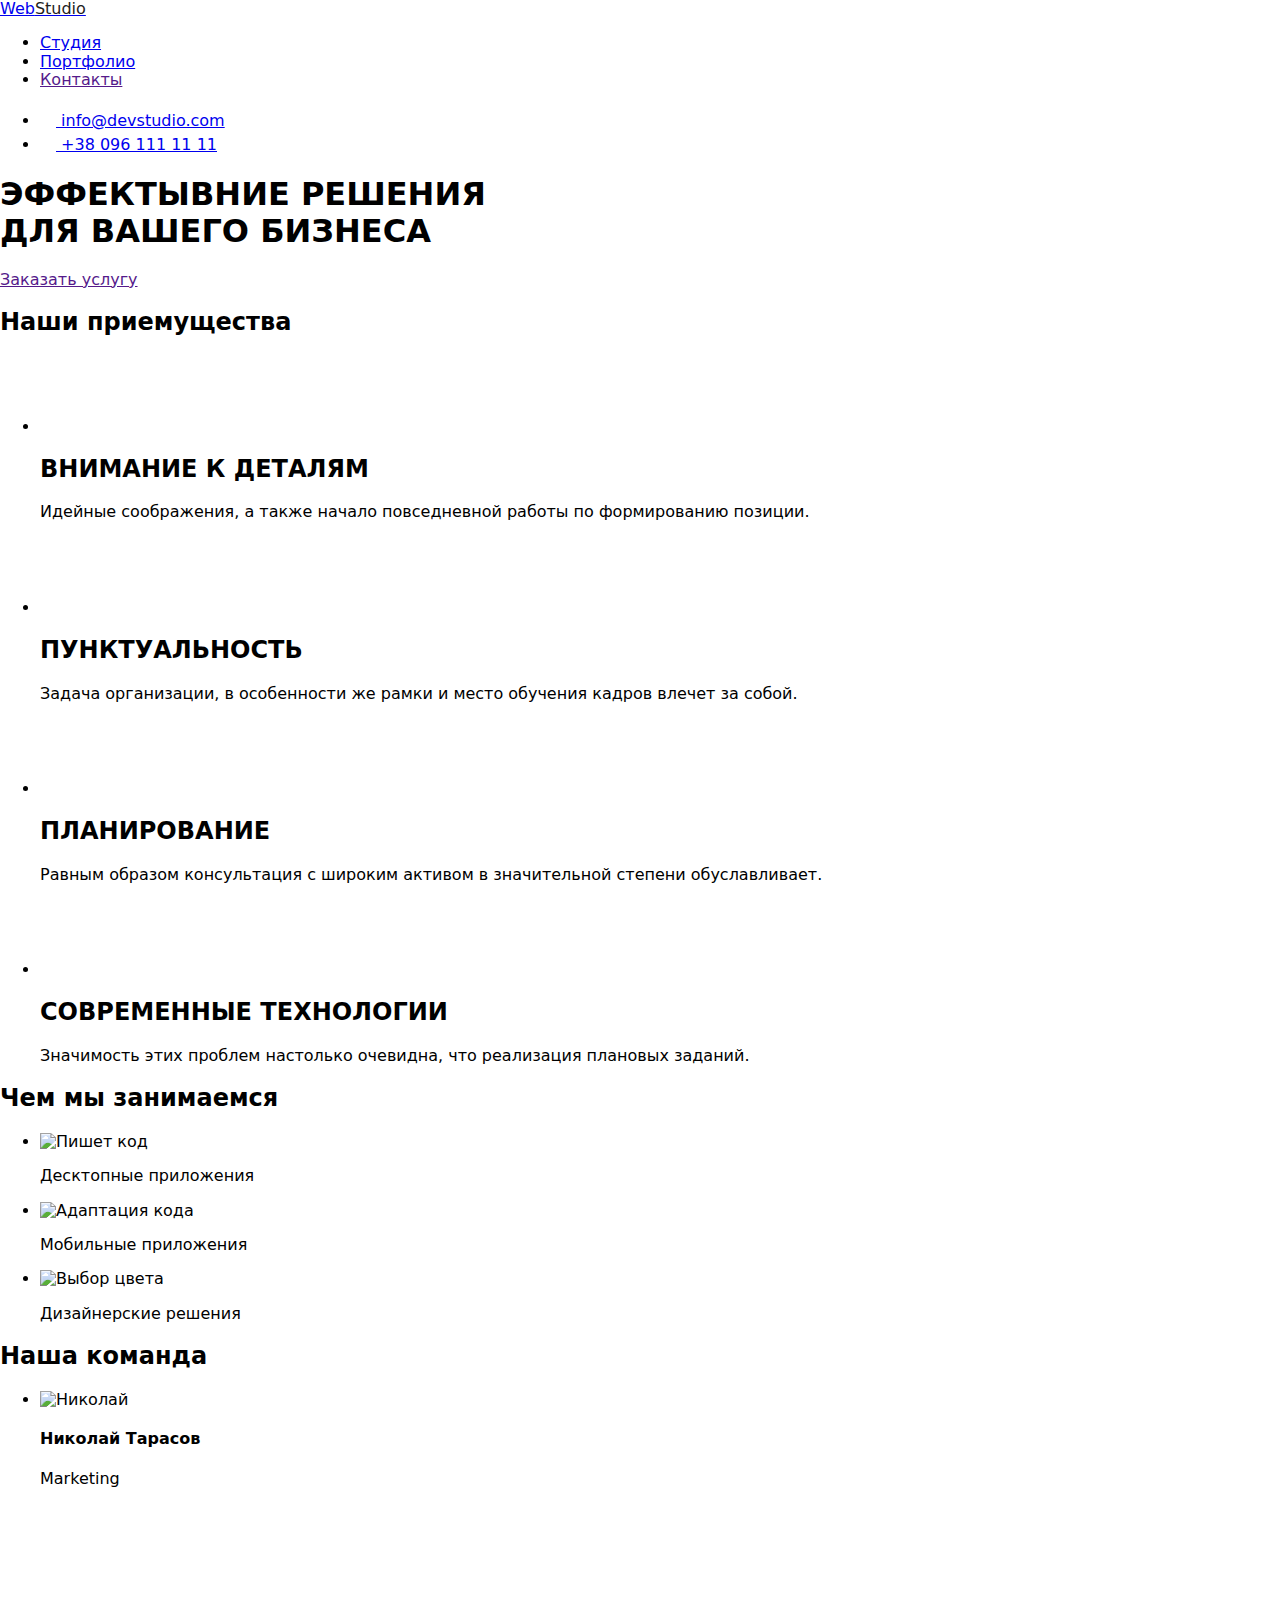
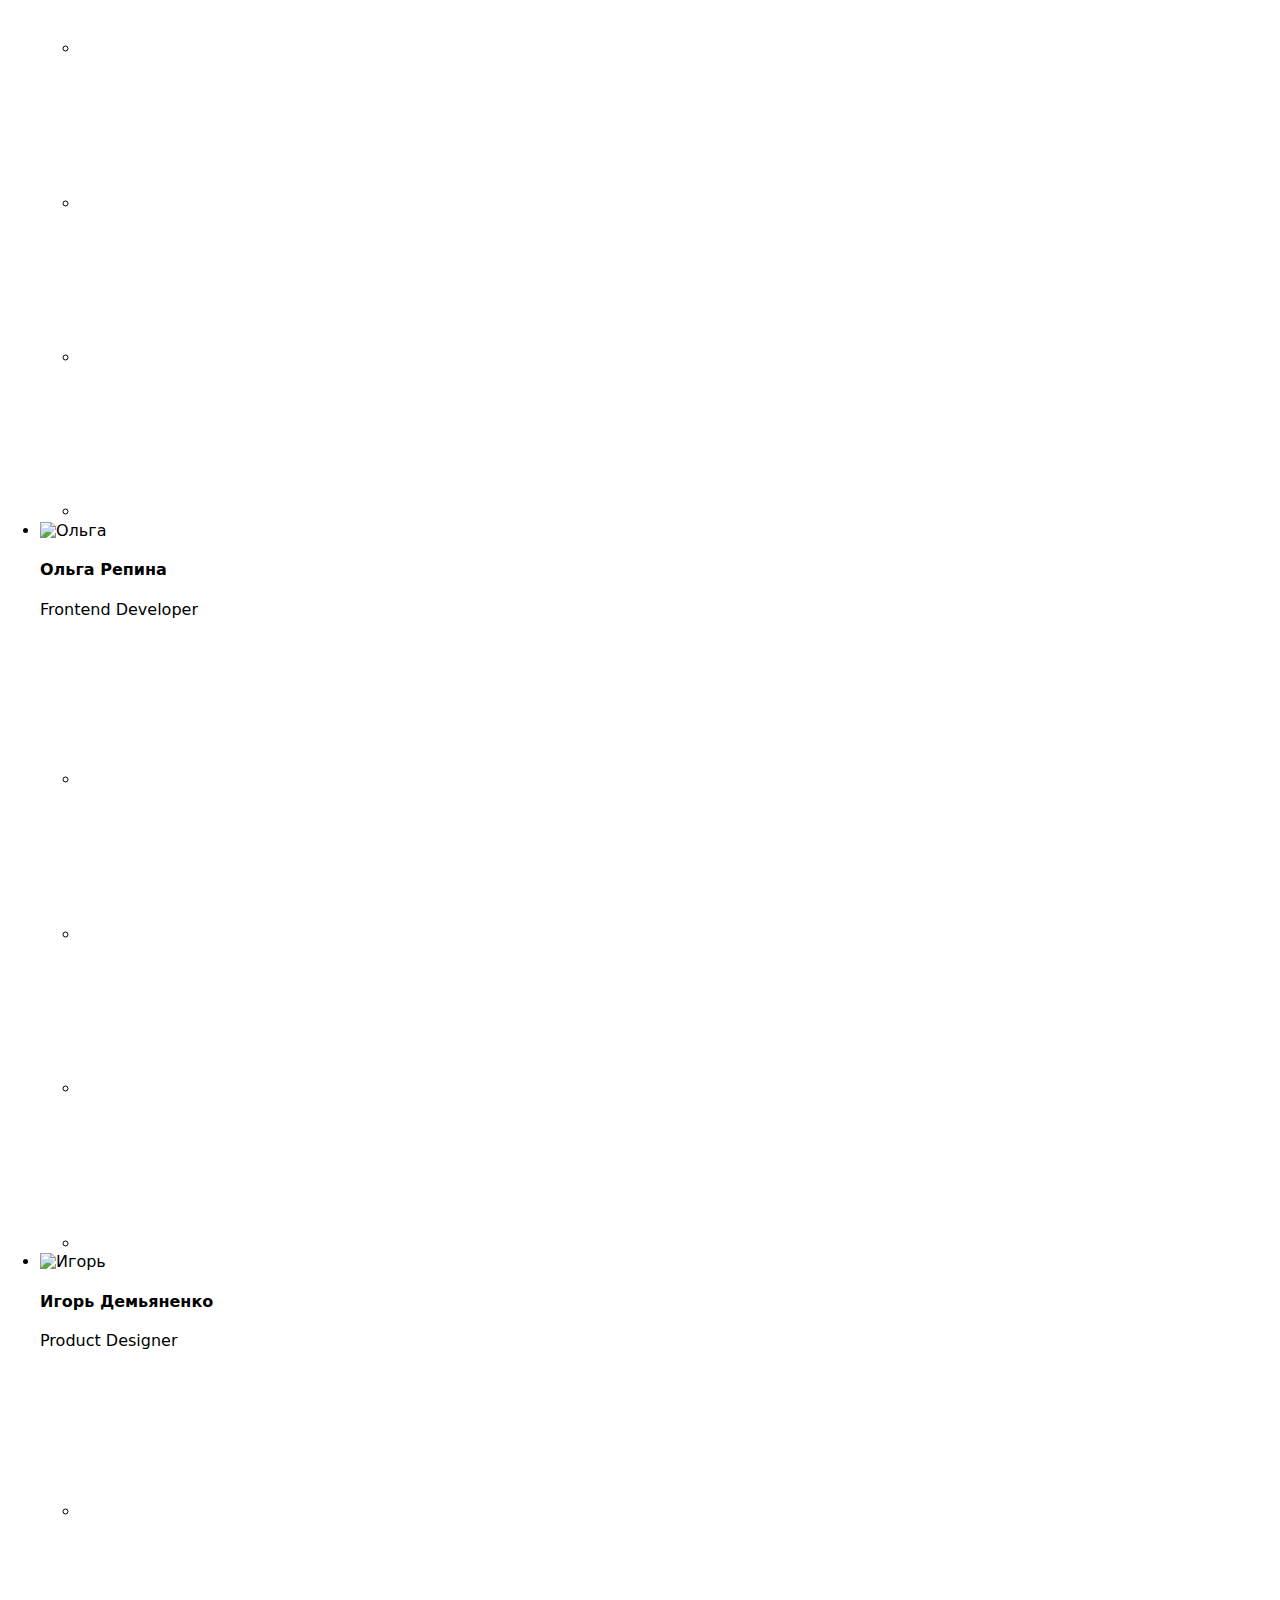
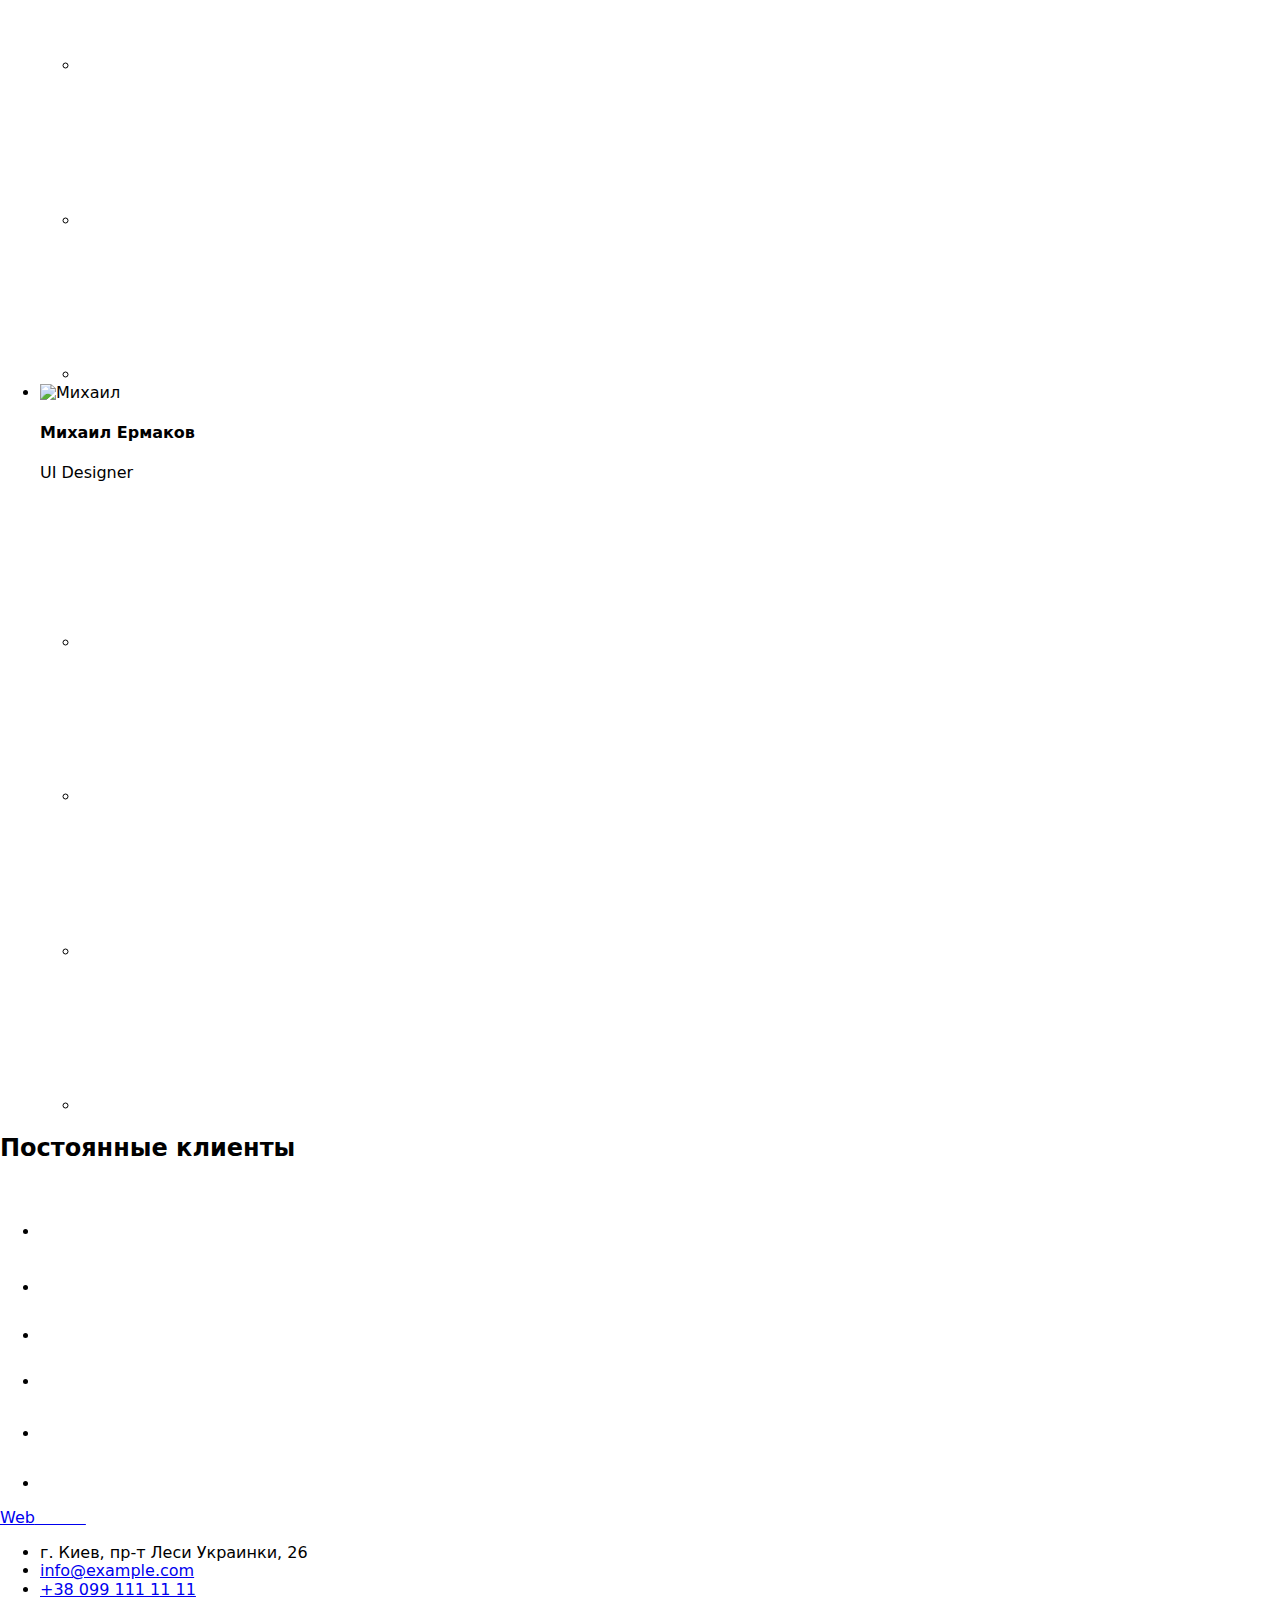
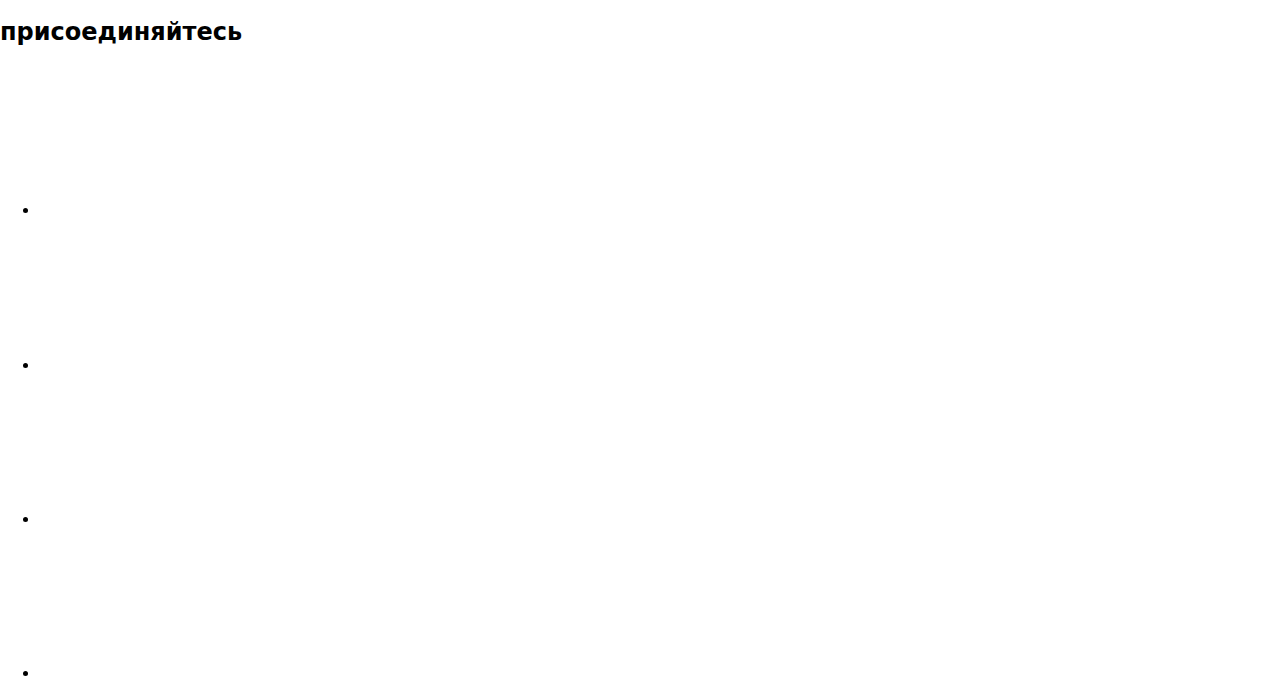
==== index.html @ 0139acd7 "create html" ====
<!DOCTYPE html>
<html lang="ru">
  <head>
    <meta charset="UTF-8" />
    <meta name="viewport" content="width=device-width, initial-scale=1.0" />
    <link
      href="https://fonts.googleapis.com/css2?family=Oleo+Script&family=Raleway:wght@700&family=Roboto:ital,wght@0,400;0,500;0,700;0,900;1,700&display=swap"
      rel="stylesheet"
    />
    <link
      rel="stylesheet"
      href="https://cdnjs.cloudflare.com/ajax/libs/modern-normalize/1.0.0/modern-normalize.min.css"
    />
    <link rel="stylesheet" href="css/style.css" />
    <title>WebStudio</title>
  </head>

  <body>
    <!--Верхняя линия-->
    <header>
      <div class="container">
        <div class="header-box">
          <a href="./index.html" class="logo"
            >Web<span style="color: #212121">Studio</span></a
          >
          <nav class="nav">
            <ul class="sait-nav">
              <li class="item index-visited">
                <a href="index.html" class="link">Студия</a>
              </li>
              <li class="item">
                <a href="portfolio.html" class="link">Портфолио</a>
              </li>
              <li class="item"><a href="" class="link">Контакты</a></li>
            </ul>
          </nav>
          <ul class="link-header">
            <li class="item">
              <div class="link-box">
                <a href="mailto:info@devstudio.com" class="link"
                  ><svg class="icon" width="16px" height="20px">
                    <use
                      class="link-icon-item"
                      href="./Img/sprite.svg#envelope"
                    ></use>
                  </svg>
                  info@devstudio.com</a
                >
              </div>
            </li>
            <li class="item">
              <div class="link-box">
                </a>
                <a href="tel:+380961111111" class="link">
                   <svg class="icon" width="16px" height="20px">
                    <use
                      class="link-icon-item"
                      href="./Img/sprite.svg#smartphone"
                    ></use>
                  </svg>
                  +38 096 111 11 11</a>
              </div>
            </li>
          </ul>
        </div>
      </div>
    </header>

    <!--Основной контент-->
    <main>
      <!--Главний заголовок-->
      <section class="hero hero-background">
        <div class="container hero">
          <h1 class="hero-title">
            ЭФФЕКТЫВНИЕ РЕШЕНИЯ <br />ДЛЯ ВАШЕГО БИЗНЕСА
          </h1>
          <a href="" class="link hero-btn">Заказать услугу</a>
        </div>
      </section>

      <!--Особенности-->
      <section class="section advantage">
        <div class="container">
          <h2 class="visually-hidden">Наши приемущества</h2>
          <ul class="advantage advantage-box">
            <li class="item">
              <div class="advantage-icon-container">
                <svg
                width="70"
                height="75"><use href="./Img/sprite.svg#antenna"></use></svg>
              </div>
              <h2 class="title">ВНИМАНИЕ К ДЕТАЛЯМ</h2>
              <p class="text">
                Идейные соображения, а также начало повседневной работы по
                формированию позиции.
              </p>
            </li>

            <li class="item">
              <div class="advantage-icon-container">
                <svg
                width="70"
                height="75"><use href="./Img/sprite.svg#clock"></use></svg>
              </div>
              <h2 class="title">ПУНКТУАЛЬНОСТЬ</h2>
              <p class="text">
                Задача организации, в особенности же рамки и место обучения
                кадров влечет за собой.
              </p>
            </li>

            <li class="item">
              <div class="advantage-icon-container">
                <svg
                width="70"
                height="75"><use href="./Img/sprite.svg#diagram"></use></svg>
              </div>
              <h2 class="title">ПЛАНИРОВАНИЕ</h2>
              <p class="text">
                Равным образом консультация с широким активом в значительной
                степени обуславливает.
              </p>
            </li>

            <li class="item">
              <div class="advantage-icon-container">
                <svg
                width="70"
                height="75"><use href="./Img/sprite.svg#astronaut"></use></svg>
              </div>
              <h2 class="title">СОВРЕМЕННЫЕ ТЕХНОЛОГИИ</h2>
              <p class="text">
                Значимость этих проблем настолько очевидна, что реализация
                плановых заданий.
              </p>
            </li>
          </ul>
        </div>
      </section>

      <!--Чем мы занимаемся-->
      <section class="section">
        <div class="container">
          <h2 class="section-title">Чем мы занимаемся</h2>

          <ul class="what-do-list">
            <li class="item">
              <div class="thumb">
                <img
                src="./Img/HomePage/Whatwedo/pic2.png"
                alt="Пишет код"
                width="370"
              />
              <p class="what-do-text">Десктопные приложения</p>
              </div>
            </li>

            <li class="item">
              <div class="thumb">
                <img
                src="./Img/HomePage/Whatwedo/pic1.png"
                alt="Адаптация кода"
                width="370"
              />
              <p class="what-do-text">Мобильные приложения</p>
              </div>
            </li>

            <li class="item">
             <div class="thumb">
              <img
              src="./Img/HomePage/Whatwedo/pic.png"
              alt="Выбор цвета"
              width="370"
            />
            <p class="what-do-text">Дизайнерские решения</p>
             </div>
            </li>
          </ul>
        </div>
      </section>

      <!--Наша команда-->
      <section class="section-team section">
        <div class="container">
          <h2 class="section-title">Наша команда</h2>
          <ul class="team team-box">
            <li class="item card-bg">
              <img
                src="./Img/HomePage/Myteam/img(3).jpg"
                alt="Николай"
                width="270"
                class="team-img"
              />
              <h4 class="name">Николай Тарасов</h4>
              <p lang="en" class="work">Marketing</p>
              <ul class="social-list">
                <li class="social-list-item">
                  <a class="social-list-item-link" href=""
                    ><svg class="social-list-icon">
                      <use href="./Img/sprite.svg#instagram"></use>
                    </svg>
                  </a>
                </li>
                <li class="social-list-item">
                  <a class="social-list-item-link" href=""
                    ><svg class="social-list-icon">
                      <use href="./Img/sprite.svg#twitter"></use>
                    </svg>
                  </a>
                </li>
                <li class="social-list-item">
                  <a class="social-list-item-link" href=""
                    ><svg class="social-list-icon">
                      <use href="./Img/sprite.svg#facebook"></use>
                    </svg>
                  </a>
                </li>
                <li class="social-list-item">
                  <a class="social-list-item-link" href=""
                    ><svg class="social-list-icon">
                      <use href="./Img/sprite.svg#linkedin"></use>
                    </svg>
                  </a>
                </li>
              </ul>
            </li>

            <li class="item card-bg">
              <img
                src="./Img/HomePage/Myteam/img(2).jpg"
                alt="Ольга"
                width="270"
                class="team-img"
              />
              <h4 class="name">Ольга Репина</h4>
              <p lang="en" class="work">Frontend Developer</p>
              <ul class="social-list">
                <li class="social-list-item">
                  <a class="social-list-item-link" href=""
                    ><svg class="social-list-icon">
                      <use href="./Img/sprite.svg#instagram"></use>
                    </svg>
                  </a>
                </li>
                <li class="social-list-item">
                  <a class="social-list-item-link" href=""
                    ><svg class="social-list-icon">
                      <use href="./Img/sprite.svg#twitter"></use>
                    </svg>
                  </a>
                </li>
                <li class="social-list-item">
                  <a class="social-list-item-link" href=""
                    ><svg class="social-list-icon">
                      <use href="./Img/sprite.svg#facebook"></use>
                    </svg>
                  </a>
                </li>
                <li class="social-list-item">
                  <a class="social-list-item-link" href=""
                    ><svg class="social-list-icon">
                      <use href="./Img/sprite.svg#linkedin"></use>
                    </svg>
                  </a>
                </li>
              </ul>
            </li>

            <li class="item card-bg">
              <img
                src="./Img/HomePage/Myteam/img(1).jpg"
                alt="Игорь"
                width="270"
                class="team-img"
              />
              <h4 class="name">Игорь Демьяненко</h4>
              <p lang="en" class="work">Product Designer</p>
              <ul class="social-list">
                <li class="social-list-item">
                  <a class="social-list-item-link" href=""
                    ><svg class="social-list-icon">
                      <use href="./Img/sprite.svg#instagram"></use>
                    </svg>
                  </a>
                </li>
                <li class="social-list-item">
                  <a class="social-list-item-link" href=""
                    ><svg class="social-list-icon">
                      <use href="./Img/sprite.svg#twitter"></use>
                    </svg>
                  </a>
                </li>
                <li class="social-list-item">
                  <a class="social-list-item-link" href=""
                    ><svg class="social-list-icon">
                      <use href="./Img/sprite.svg#facebook"></use>
                    </svg>
                  </a>
                </li>
                <li class="social-list-item">
                  <a class="social-list-item-link" href=""
                    ><svg class="social-list-icon">
                      <use href="./Img/sprite.svg#linkedin"></use>
                    </svg>
                  </a>
                </li>
              </ul>
            </li>

            <li class="item card-bg">
              <img
                src="./Img/HomePage/Myteam/img.jpg"
                alt="Михаил"
                width="270"
                class="team-img"
              />
              <h4 class="name text">Михаил Ермаков</h4>
              <p lang="en" class="work text">UI Designer</p>
              <ul class="social-list">
                <li class="social-list-item">
                  <a class="social-list-item-link" href=""
                    ><svg class="social-list-icon">
                      <use href="./Img/sprite.svg#instagram"></use>
                    </svg>
                  </a>
                </li>
                <li class="social-list-item">
                  <a class="social-list-item-link" href=""
                    ><svg class="social-list-icon">
                      <use href="./Img/sprite.svg#twitter"></use>
                    </svg>
                  </a>
                </li>
                <li class="social-list-item">
                  <a class="social-list-item-link" href=""
                    ><svg class="social-list-icon">
                      <use href="./Img/sprite.svg#facebook"></use>
                    </svg>
                  </a>
                </li>
                <li class="social-list-item">
                  <a class="social-list-item-link" href=""
                    ><svg class="social-list-icon">
                      <use href="./Img/sprite.svg#linkedin"></use>
                    </svg>
                  </a>
                </li>
              </ul>
            </li>
          </ul>
        </div>
      </section>
      <section class="section">
        <div class="container">
          <h2 class="section-title">Постоянные клиенты</h2>
        <ul class="customers-list">
          <li class="customers-item">
            <a href="" class="customers-link"  >
              <svg class="customers-icon"  height="54" width="50">
                <use href="./Img/sprite.svg#logo-1"></use>
              </svg>
            </a>
          </li>
          <li class="customers-item">  
            <a href="" class="customers-link">
              <svg class="customers-icon" height="52" width="40" >
                <use href="./Img/sprite.svg#logo-2"></use>
              </svg>
            </a></li>
          <li class="customers-item">  
            <a href="" class="customers-link" >
              <svg class="customers-icon" height="43" width="41" >
                <use href="./Img/sprite.svg#logo-3"></use>
              </svg>
            </a></li>
          <li class="customers-item">  
            <a href="" class="customers-link" >
              <svg class="customers-icon" height="42" width="80">
                <use href="./Img/sprite.svg#logo-4"></use>
              </svg>
            </a></li>
          <li class="customers-item">  
            <a href="" class="customers-link" >
              <svg class="customers-icon" height="47" width="59">
                <use href="./Img/sprite.svg#logo-5"></use>
              </svg>
            </a></li>
          <li class="customers-item">  
            <a href="" class="customers-link" >
              <svg class="customers-icon" height="46" width="89">
                <use href="./Img/sprite.svg#logo-6"></use>
              </svg>
            </a></li>
        </ul>
        </div>
      </section>
    </main>

    <!--Подвал-->
    <footer class="footer">
      <div class="container footer">
      <div>  
        <a href="./index.html" lang="en" class="logo"
          >Web<span style="color: #ffffff">Studio</span>
        </a>
        <ul class="link-footer">
          <li>г. Киев, пр-т Леси Украинки, 26</li>
          <li class="link">
            <a href="mailto:info@example.com">info@example.com</a>
          </li>
          <li class="link">
            <a href="tel:+380991111111">+38 099 111 11 11</a>
          </li>
        </ul>
      </div>
        <div class="footer-social-container">
          <h2 class="social-list-title">присоединяйтесь</h2>
          <ul class="footer-social-list">
                <li class="footer-social-item">
                  <a href="" class="footer-social-link"
                    ><svg class="social-list-icon">
                      <use href="./Img/sprite.svg#instagram"></use>
                    </svg>
                  </a>
                </li>
                <li class="footer-social-item">
                  <a href="" class="footer-social-link"
                    ><svg class="social-list-icon">
                      <use href="./Img/sprite.svg#twitter"></use>
                    </svg>
                  </a>
                </li>
                <li class="footer-social-item">
                  <a href="" class="footer-social-link"
                    ><svg class="social-list-icon">
                      <use href="./Img/sprite.svg#facebook"></use>
                    </svg>
                  </a>
                </li>
                <li class="footer-social-item">
                  <a href="" class="footer-social-link"
                    ><svg class="social-list-icon">
                      <use href="./Img/sprite.svg#linkedin"></use>
                    </svg>
                  </a>
                </li>
              </ul>
          
        </div>
      </div>
    </footer>
  </body>
</html>
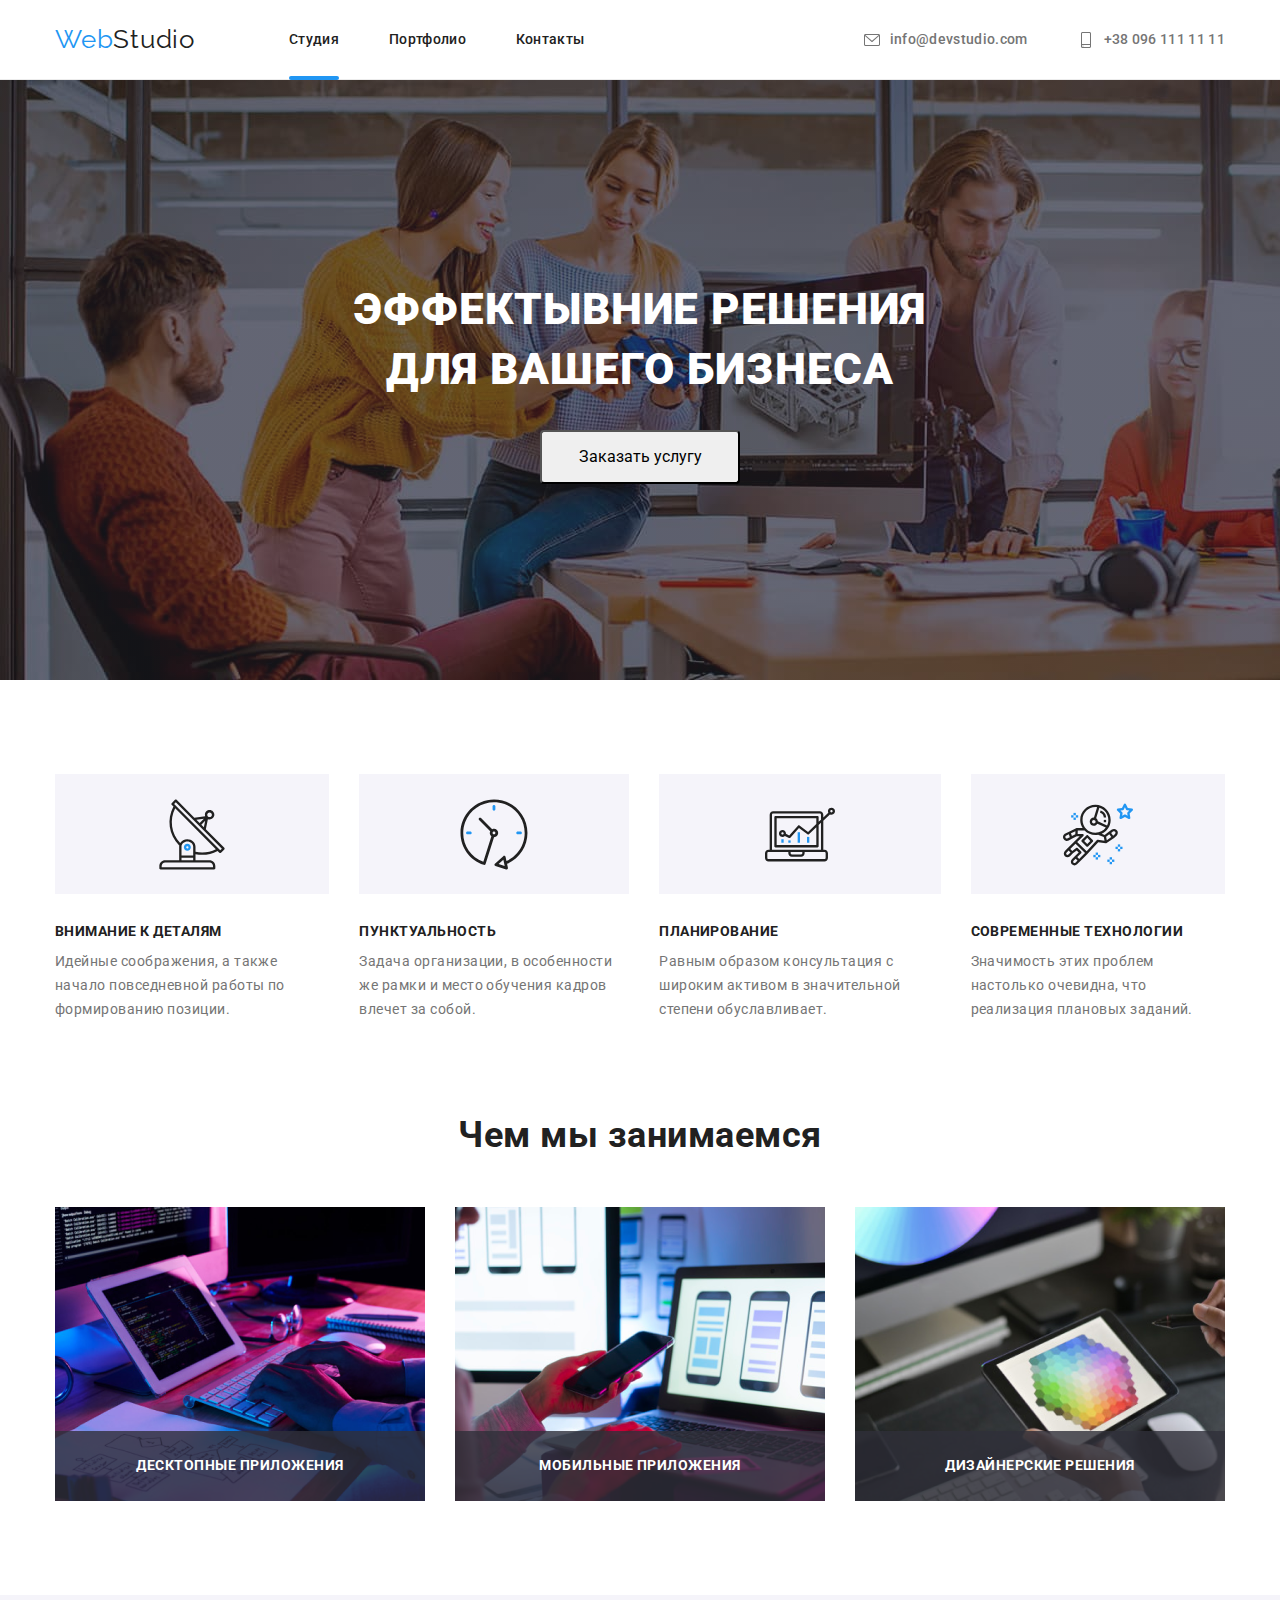
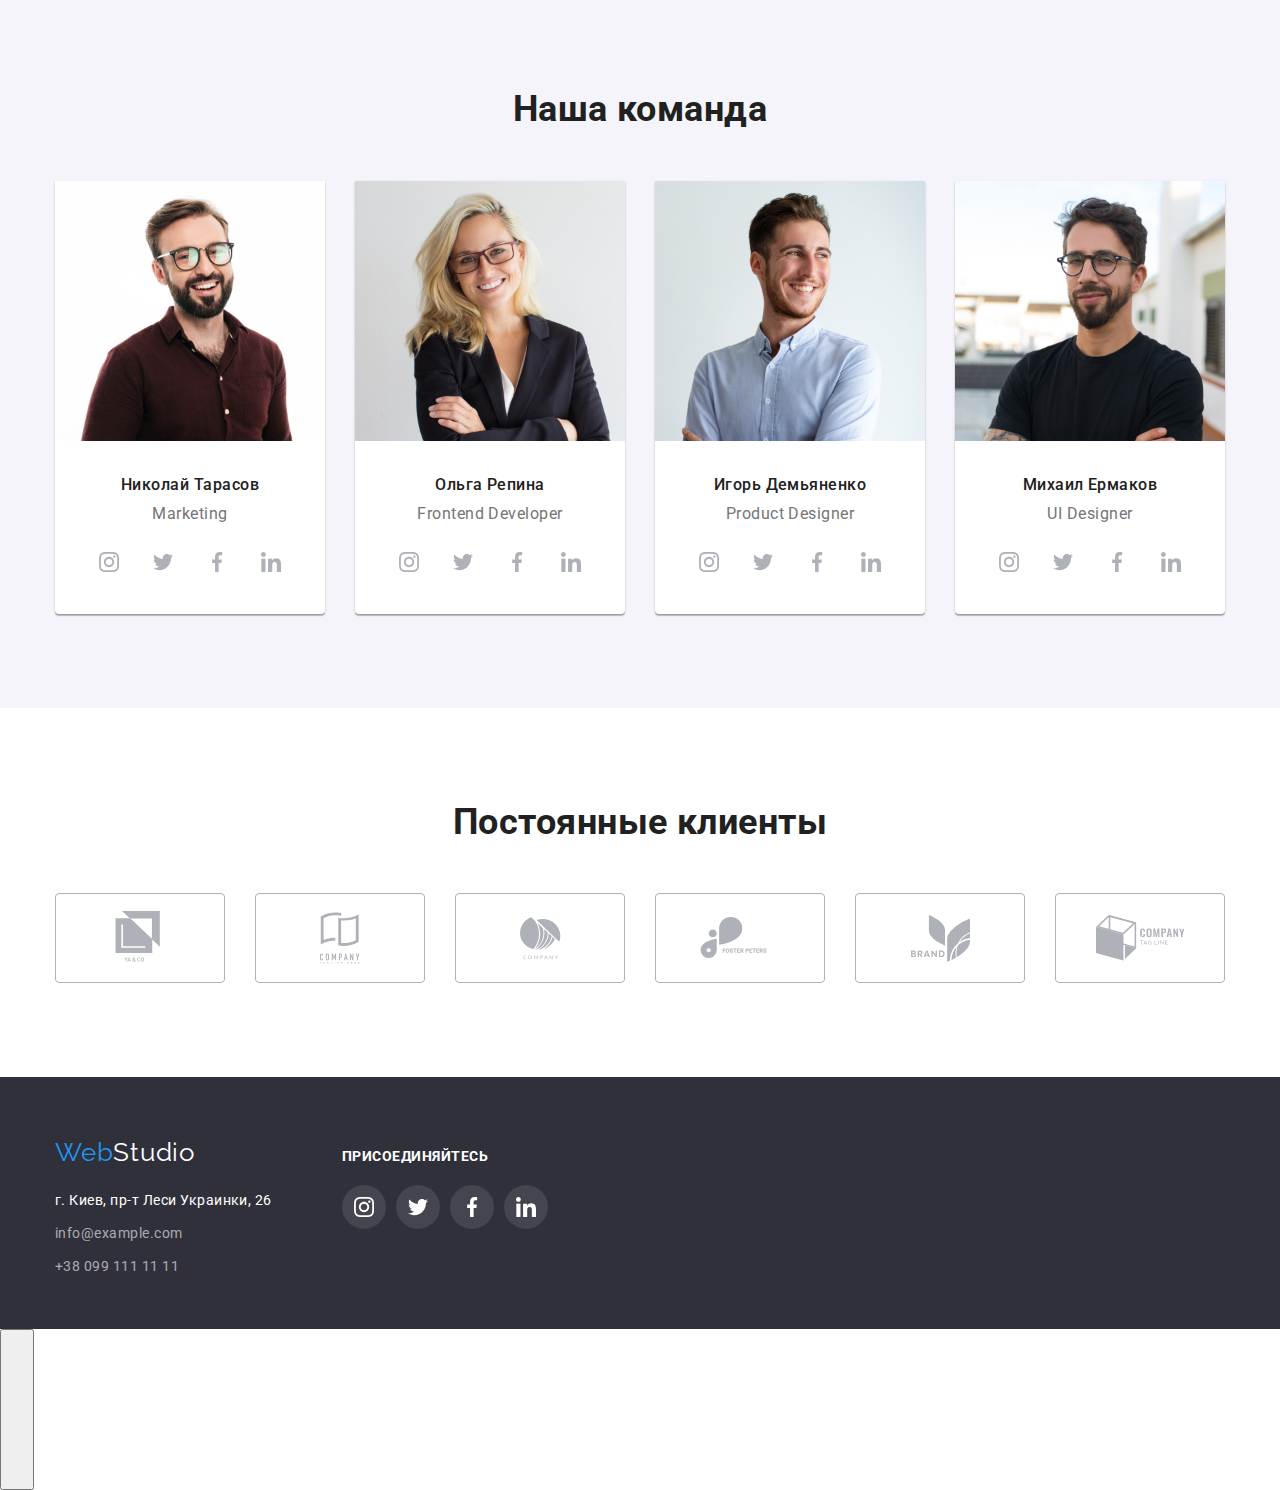
==== commit a9ac10cf: "Update index.html" ====
--- a/index.html
+++ b/index.html
@@ -74,7 +74,13 @@
           <h1 class="hero-title">
             ЭФФЕКТЫВНИЕ РЕШЕНИЯ <br />ДЛЯ ВАШЕГО БИЗНЕСА
           </h1>
-          <a href="" class="link hero-btn">Заказать услугу</a>
+          <button class="hero-btn" data-modal-open>Заказать услугу</button>
+        <div class="popup-bg">
+  <div class="popup">
+    <img class="close-popup" src="images/close.png" alt="">
+
+  </div>
+</div>
         </div>
       </section>
 
@@ -351,6 +357,7 @@
           </ul>
         </div>
       </section>
+      <!-- Наши кленты -->
       <section class="section">
         <div class="container">
           <h2 class="section-title">Постоянные клиенты</h2>
@@ -450,5 +457,15 @@
         </div>
       </div>
     </footer>
+  <div class="backdrop is-hidden" data-modal>
+    <div class="modal">
+      <button class="close-btn" type="button" data-modal-close>
+        <svg hight="18" width="18" class="svg-close">
+          <use href="./Img/sprite.svg#closed"></use>
+        </svg>
+      </button>
+    </div>
+  </div>
+  <script src="./js/modal.js"></script>  
   </body>
 </html>
--- a/css/style.css
+++ b/css/style.css
@@ -0,0 +1,633 @@
+/* Навигация
+    1)index.html
+    2)portfolio */
+/* Основной цвет #212121 */
+/* Вторычний цвет #757575 */
+/* Цвет белый #ffffff */
+/* Акцент #2196F3 */
+/* Цвет фона #E5E5E5*/
+/* Вторычний цвет фона 2F303A*/
+/* Убирает отсутпи */
+
+/* Текст Roboto 400 500 700 900  sans-serif*/
+/* Текст Raleway 700  sans-serif*/
+
+/* Изменяем на тип блока бордер-бокс */
+
+*,
+*::before,
+*::after {
+  box-sizing: border-box;
+}
+html {
+  box-sizing: inherit;
+}
+:root {
+  --primary-text-color: #757575;
+  --title-text-color: #212121;
+  --accent-color: #2196f3;
+  --primary-background-color: #e5e5e5;
+  --white-color: #ffffff;
+  --footer-background: #2f303a;
+  --footer-link-color: rgba(255, 255, 255, 0.6);
+  /* index.html */
+  --team-background: #f5f4fa;
+  --hero-background: #2f303a;
+  --hero-gradient: rgba(47, 48, 58, 0.4);
+}
+/* Скривает текст */
+.visually-hidden {
+  position: absolute;
+  width: 1px;
+  height: 1px;
+  margin: -1px;
+  border: 0;
+  padding: 0;
+  white-space: nowrap;
+  clip-path: inset(100%);
+  clip: rect(0 0 0 0);
+  overflow: hidden;
+}
+/* Body */
+body {
+  color: var(--primary-text-color);
+  background-color: var(--white-color);
+  font-family: roboto, sans-serif;
+  letter-spacing: 0.03em;
+  /* Убирает автоматические отступи */
+  margin: 0px;
+}
+
+/* Убирает подчеркивание ссылок */
+a {
+  text-decoration: none;
+}
+
+/* Удаляет точки возли списков */
+li {
+  list-style: none;
+}
+ul {
+  padding-left: 0px;
+  padding: 0px;
+  margin: 0px;
+}
+
+/* Header */
+
+/* portfolio-visited */
+.portfolio-visited {
+  position: relative;
+}
+.portfolio-visited .link::before {
+  content: "";
+  display: block;
+
+  position: absolute;
+  bottom: 0;
+  right: 0;
+  left: 0;
+  border-bottom: 4px solid var(--accent-color);
+  border-radius: 2px;
+
+  text-align: center;
+  width: 100%;
+}
+.portfolio-visited .link:visited {
+  color: var(--accent-color);
+}
+/* index-visited */
+.index-visited {
+  position: relative;
+}
+.index-visited .link::before {
+  content: "";
+  display: block;
+
+  position: absolute;
+  bottom: 0;
+  right: 0;
+  left: 0;
+  border-bottom: 4px solid var(--accent-color);
+  border-radius: 2px;
+
+  text-align: center;
+  width: 100%;
+}
+.index-visited .link:visited {
+  color: var(--accent-color);
+}
+
+header {
+  height: 80px;
+  letter-spacing: 0.02em;
+  border-bottom: 1px solid #ececec;
+}
+.header-box {
+  display: flex;
+  justify-content: center;
+  align-items: center;
+}
+/* Цвет и ховери ссылок */
+
+/* SAIT-nav */
+.nav {
+  margin-left: 94px;
+}
+.sait-nav {
+  display: flex;
+}
+.sait-nav .item + .item {
+  margin-left: 50px;
+}
+.sait-nav a {
+  display: block;
+  padding-top: 32px;
+  padding-bottom: 32px;
+
+  color: var(--title-text-color);
+
+  font-weight: 500;
+  font-size: 14px;
+  line-height: 1.14;
+}
+
+.sait-nav .link:hover,
+.sait-nav .link:focus {
+  color: var(--accent-color);
+}
+
+/* LINK-header */
+.link-header {
+  display: flex;
+  margin-left: auto;
+}
+.link-header .item + .item {
+  margin-left: 50px;
+}
+.link-header a {
+  padding-top: 30px;
+  padding-bottom: 30px;
+
+  color: var(--primary-text-color);
+  font-weight: 500;
+  font-size: 14px;
+  line-height: 1.14;
+}
+
+.link-header .link:hover,
+.link-header .link:focus {
+  color: var(--accent-color);
+}
+
+.link-box .link {
+  display: flex;
+  justify-content: center;
+  align-items: center;
+  color: var(--primary-text-color);
+}
+.link .icon {
+  margin-right: 10px;
+  padding: 0;
+}
+.link-icon-item {
+  fill: currentColor;
+}
+
+/* ===============Logo ================*/
+.logo {
+  color: var(--accent-color);
+  font-family: Raleway, sans-serif;
+  font-size: 26px;
+  line-height: 1.2;
+  letter-spacing: 0.03em;
+  padding-bottom: 24px;
+  padding-top: 24px;
+}
+
+/* ==============Footer============== */
+.container.footer {
+  display: flex;
+  justify-content: left;
+  padding-top: 60px;
+  padding-bottom: 60px;
+}
+.footer {
+  height: 252px;
+  color: var(--white-color);
+  background-color: var(--footer-background);
+  font-size: 14px;
+  line-height: 1.7;
+}
+.link-footer .link a {
+  color: var(--footer-link-color);
+}
+.link-footer .link {
+  margin-top: 9px;
+}
+.link-footer {
+  margin-top: 20px;
+}
+
+.footer-social-container {
+  margin-left: 70px;
+}
+.social-list-title {
+  margin: 0;
+  margin-bottom: 20px;
+
+  font-weight: 700;
+  font-size: 14px;
+  line-height: 1.14;
+  text-transform: uppercase;
+  padding-top: 12px;
+}
+.footer-social-link {
+  display: flex;
+  justify-content: center;
+  align-items: center;
+
+  background-color: rgba(255, 255, 255, 0.1);
+  color: var(--white-color);
+
+  border-radius: 50%;
+  width: 44px;
+  height: 44px;
+}
+.footer-social-link:hover,
+.footer-social-link:focus {
+  background-color: var(--accent-color);
+}
+.footer-social-list {
+  display: flex;
+}
+.footer-social-item {
+  margin-right: 10px;
+}
+.social-list-icon {
+  fill: currentColor;
+}
+/* CONTAINER */
+.container {
+  width: 1200px;
+  padding-left: 15px;
+  padding-right: 15px;
+  margin-left: auto;
+  margin-right: auto;
+}
+
+/* INDEX.HTML */
+/* Hero */
+.hero-background {
+  background-image: linear-gradient(
+      to right,
+      var(--hero-gradient),
+      var(--hero-gradient)
+    ),
+    url(../Img/hero-backgraund.jpg);
+  background-repeat: no-repeat;
+  background-size: cover;
+
+  height: 600px;
+  margin-top: 0px;
+
+  background-color: var(--hero-background);
+  letter-spacing: 0.06em;
+  text-align: center;
+}
+.container.hero {
+  padding-top: 200px;
+  padding-bottom: 200px;
+}
+
+.hero-title {
+  color: var(--white-color);
+  font-weight: 900;
+  font-size: 44px;
+  line-height: 1.36;
+  margin-top: 0px;
+  margin-bottom: 30px;
+}
+
+.hero .link {
+  color: var(--white-color);
+  background-color: var(--accent-color);
+}
+.hero-btn {
+  display: inline-block;
+  padding: 16px 32px;
+  border-radius: 4px;
+  text-align: center;
+  min-width: 200px;
+}
+/* Section */
+.section {
+  padding-top: 94px;
+}
+.section-title {
+  color: var(--title-text-color);
+  font-weight: 700;
+  font-size: 36px;
+  line-height: 1.16;
+  text-align: center;
+
+  margin: 0px;
+  padding-bottom: 50px;
+}
+
+/* Advantage-приемущества */
+
+.advantage-box {
+  display: flex;
+  justify-content: space-around;
+}
+.advantage > .item + .item {
+  margin-left: 30px;
+}
+.advantage-icon-container {
+  display: flex;
+  justify-content: center;
+  align-items: center;
+  margin-bottom: 30px;
+  height: 120px;
+
+  background-color: var(--team-background);
+}
+.advantage .title {
+  color: var(--title-text-color);
+  font-weight: 700;
+  font-size: 14px;
+  line-height: 1.14;
+
+  margin: 0px;
+  margin-bottom: 10px;
+}
+.advantage .text {
+  font-size: 14px;
+  line-height: 1.7;
+  margin: 0px;
+}
+/* what-we-do */
+.what-do-list {
+  display: flex;
+  padding-bottom: 94px;
+}
+.what-do-list > .item {
+  justify-content: space-around;
+}
+.what-do-list > .item + .item {
+  margin-left: 30px;
+}
+.what-do-list .item .thumb {
+  background-color: rgba(47, 48, 58, 0.8);
+}
+.what-do-list .item .thumb {
+  display: flex;
+  justify-content: center;
+  align-items: center;
+
+  position: relative;
+}
+.what-do-text {
+  display: inline-block;
+  width: 100%;
+  position: absolute;
+  bottom: 0;
+  margin: 0;
+  padding-bottom: 27px;
+  padding-top: 27px;
+
+  font-weight: 700;
+  font-size: 14px;
+  line-height: 1.14;
+  text-align: center;
+  text-transform: uppercase;
+
+  color: #ffffff;
+  background-color: rgba(47, 48, 58, 0.8);
+}
+
+/* Team-команда */
+.section-team {
+  background-color: var(--team-background);
+}
+.team-box {
+  display: flex;
+  padding-bottom: 94px;
+}
+.team-box > .item {
+  justify-content: space-between;
+}
+.team > .item + .item {
+  margin-left: 30px;
+}
+.team .card-bg {
+  background-color: #fff;
+  box-shadow: 0px 1px 3px rgba(0, 0, 0, 0.12), 0px 1px 1px rgba(0, 0, 0, 0.14),
+    0px 2px 1px rgba(0, 0, 0, 0.2);
+  border-radius: 0px 0px 4px 4px;
+}
+
+.team .name {
+  color: var(--title-text-color);
+  font-weight: 500;
+  font-size: 16px;
+  line-height: 1.2;
+  margin: 0px;
+  margin-bottom: 10px;
+  text-align: center;
+}
+.team-img {
+  margin-bottom: 30px;
+}
+.team .work {
+  font-size: 16px;
+  line-height: 1.2;
+  margin: 0px;
+  text-align: center;
+}
+.social-list-icon {
+  height: 20px;
+  width: 20px;
+  fill: currentColor;
+}
+
+.social-list-item-link:hover,
+.social-list-item-link:focus {
+  color: var(--white-color);
+  background-color: var(--accent-color);
+}
+.social-list-item-link {
+  display: flex;
+  justify-content: center;
+  align-items: center;
+  color: #afb1b8;
+  border-radius: 50%;
+  width: 44px;
+  height: 44px;
+}
+.social-list {
+  display: flex;
+  padding: 16px 32px 30px;
+}
+.social-list-item {
+  border-radius: 50%;
+
+  color: #afb1b8;
+}
+.social-list > .social-list-item + .social-list-item {
+  margin-left: 10px;
+}
+
+/* Customers */
+.customers-list {
+  display: flex;
+  justify-content: space-between;
+  padding-bottom: 94px;
+}
+.customers-list .customers-link {
+  display: flex;
+  align-items: center;
+  justify-content: center;
+  color: #afb1b8;
+  height: 90px;
+  width: 170px;
+  border: 1px solid #afb1b8;
+  border-radius: 4px;
+}
+.customers-link:hover,
+.customers-link:focus {
+  color: var(--accent-color);
+  border: 1px solid var(--accent-color);
+}
+
+.customers-icon {
+  fill: currentColor;
+}
+
+/* PORTFOLIO.HTML
+Filter-фыльтри*/
+.filter {
+  display: flex;
+  padding-bottom: 34px;
+  justify-content: center;
+}
+
+.filter .item + .item {
+  margin-left: 8px;
+}
+.filter-title {
+  color: var(--title-text-color);
+}
+.filter .link {
+  color: var(--title-text-color);
+  background-color: var(--primary-background-color);
+  font-weight: 500;
+  font-size: 16px;
+  line-height: 1.6;
+}
+.filter .link:hover,
+.filter .link:focus {
+  color: var(--white-color);
+  background-color: var(--accent-color);
+  box-shadow: 0px 3px 1px rgba(0, 0, 0, 0.1), 0px 1px 2px rgba(0, 0, 0, 0.08),
+    0px 2px 2px rgba(0, 0, 0, 0.12);
+}
+.filter-btn {
+  display: inline-block;
+  padding: 6px 22px;
+  border-radius: 4px;
+}
+/* Project */
+.project {
+  display: flex;
+  flex-wrap: wrap;
+  margin-left: -30px;
+  margin-top: -30px;
+  letter-spacing: 0.06em;
+  margin-bottom: 94px;
+}
+.project-img-link {
+  display: inline-block;
+  margin: 0;
+  color: var(--primary-text-color);
+}
+.project-img-link:hover,
+.project-img-link:focus {
+  box-shadow: 0px 1px 1px rgba(0, 0, 0, 0.12), 0px 4px 4px rgba(0, 0, 0, 0.06),
+    1px 4px 6px rgba(0, 0, 0, 0.16);
+}
+
+.project .item {
+  /* position: relative; */
+  margin-left: 30px;
+  margin-top: 30px;
+  flex-basis: calc(100% / 3 - 30px);
+}
+.project-content {
+  border-right-width: 1px;
+  border-right-style: solid;
+  border-right-color: #eeeeee;
+
+  border-bottom-width: 1px;
+  border-bottom-style: solid;
+  border-bottom-color: #eeeeee;
+
+  border-left-width: 1px;
+  border-left-style: solid;
+  border-left-color: #eeeeee;
+
+  padding: 20px 24px;
+}
+
+.project .title {
+  color: var(--title-text-color);
+  font-weight: 700;
+  font-size: 18px;
+  line-height: 2;
+  margin: 0;
+}
+.project .text {
+  font-size: 16px;
+  line-height: 1.8;
+  letter-spacing: 0.03em;
+  margin: 0;
+}
+.project-img {
+  display: block;
+  max-width: 100%;
+  height: auto;
+}
+.overlay {
+  display: flex;
+  justify-content: center;
+  align-items: center;
+
+  position: absolute;
+  width: 100%;
+  height: 100%;
+  top: 0;
+
+  background-color: rgba(33, 150, 243, 0.9);
+
+  transform: translatey(100%);
+  transition: transform 250ms cubic-bezier(0.4, 0, 0.2, 1);
+}
+
+.test-over {
+  position: relative;
+  overflow: hidden;
+}
+.project-img-link:hover .overlay {
+  transform: translateY(0);
+}
+.overlay-text {
+  margin: 0;
+  color: var(--white-color);
+  padding: 63px 24px;
+  font-style: 400;
+  font-size: 18px;
+  line-height: 1.5;
+
+  letter-spacing: 0.03em;
+}
